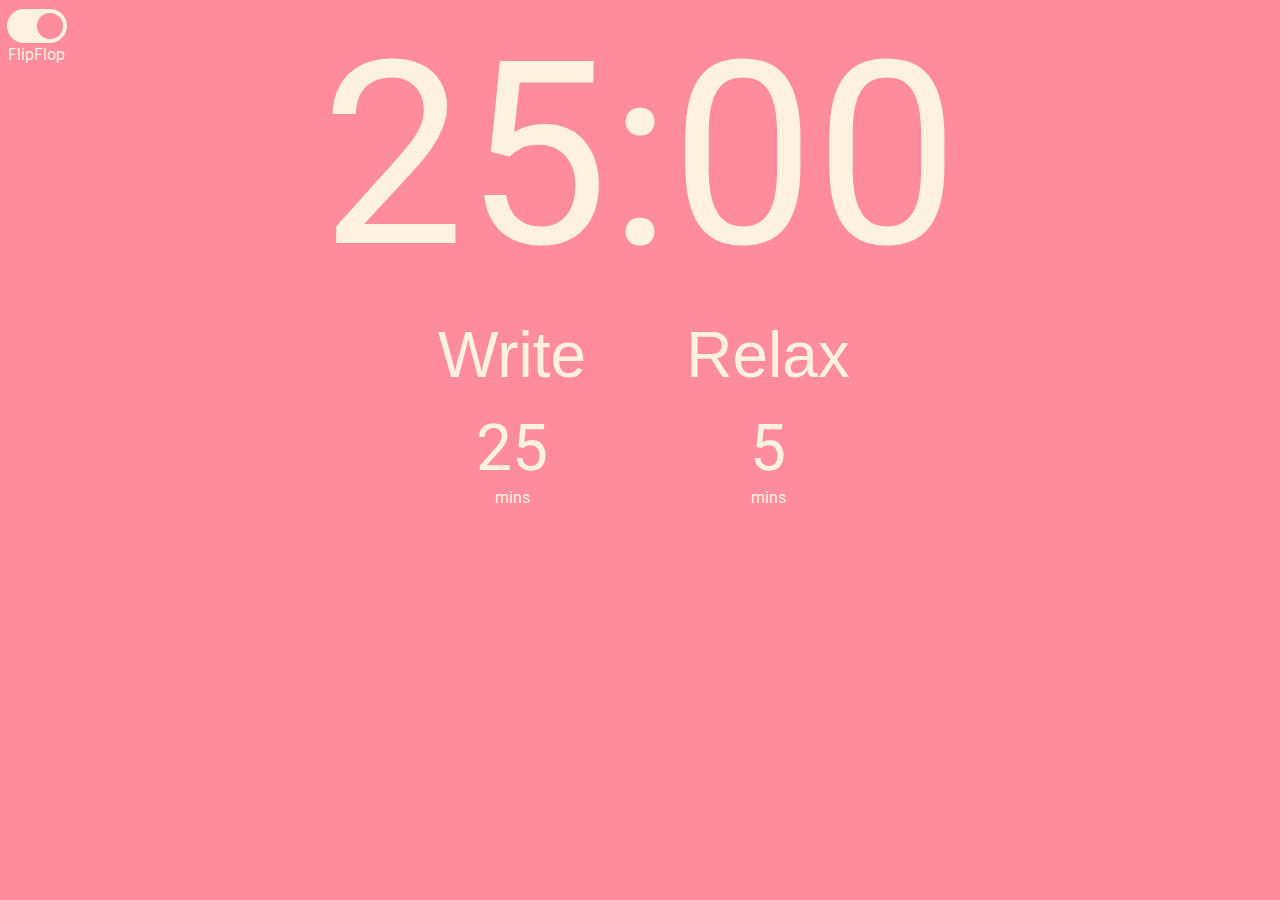
==== index.html @ 24d36c05 "GitHub Page Setup" ====
<!DOCTYPE html>
<html lang="en">
<head>
    <meta charset="utf-8">
    <title>Pomodoro for writing</title>
    <link rel="stylesheet" href="pomodoro.css">
    <link href="https://fonts.googleapis.com/css?family=Roboto&display=swap" rel="stylesheet">
</head>
<body>

<div id="options">
    <label class="switch">
        <input id="flipflop" type="checkbox" checked>
        <span class="slider round"></span>
    </label>
    <p>FlipFlop</p>
</div>

<div id="timer">25:00</div>

<div id="buttons">
    <div></div>
    <button class="buttons right-align" id="write">Write</button>
    <button class="buttons left-align" id="break">Relax</button>
    <div></div>
</div>

<div id="time-settings">
    <div></div>
    <div class="right-align">
        <input maxlength="2" value="25" onkeypress="return isNumberKey(event);" id="write-time">
    </div>
    <div class="left-align">
        <input maxlength="2" value="5" onkeypress="return isNumberKey(event);" id="break-time">
    </div>
    <div></div>
    <div></div>
    <div>mins</div>
    <div>mins</div>
    <div></div>
</div>

<div id="history-container">
    <div></div>
    <div id ="history">
        History
        <div id="history-titles">
            <div>Activity</div>
            <div>Length</div>
            <div>Time Finished</div>
        </div>
        <div id="history-data">

        </div>

    </div>
    <div></div>
</div>
<script>



    let additionalMinutes = 10;
    let currentDate = new Date();
    let minutes = currentDate.getMinutes() + additionalMinutes;
    let endClockDate = new Date();
    endClockDate.setMinutes(minutes);
    let countdown =  (endClockDate.getTime() - currentDate.getTime());
    let countdownSeconds = Math.floor(countdown/1000) % 60;
    let countdownMinutes = Math.floor(countdown/60000) % 60;
    console.log(additionalMinutes);
    console.log(currentDate);
    console.log(minutes);
    console.log(endClockDate);
    console.log(countdown);
    console.log(countdownMinutes);
    console.log(countdownSeconds);

    let refresher;
    let writeButton = document.querySelector('#write');
    writeButton.addEventListener('click',startWriting)
    let breakButton = document.querySelector('#break');
    breakButton.addEventListener('click', startBreak);
    let currentStatus;
    let lastStatus;
    let breakTime;
    let writeTime;
    let historyArray =[];

    function updateHistoryArray (currentStatus) {
        if (historyArray.length) {
            if (currentStatus === historyArray[historyArray.length-1].activity) {
                return;
            }
        } 
        let historyObject = {
            activity: currentStatus,
            startTime: new Date(),
        };
        historyArray.push(historyObject)

        if (historyArray.length > 1) {
            let penultimateLog = historyArray[historyArray.length-2]
            let lastLog = historyArray[historyArray.length-1];
            let runTime = lastLog.startTime - penultimateLog.startTime;
            let elapsedMinutes = Math.floor((runTime / (60 * 1000))) % 60;
            let elapsedSeconds = Math.floor((runTime / 1000)) % 60;
            let elapsedTime = "" + elapsedMinutes + ":" + elapsedSeconds;
            writeToHistory(
                penultimateLog.activity, elapsedTime)
        }
        }

    function startWriting () {
        // if (currentStatus === "Relaxing") {
        //     let elapsedMinutes = breakTime - countdownMinutes - 1;
        //     let elapsedSeconds = 60 - countdownSeconds;
        //     let elapsedTime = "" + elapsedMinutes + ":" + elapsedSeconds;
        //     writeToHistory(currentStatus, elapsedTime);
        // } else if (currentStatus === "Writing") {
        //     let elapsedMinutes = writeTime - countdownMinutes - 1;
        //     let elapsedSeconds = 60 - countdownSeconds;
        //     let elapsedTime = "" + elapsedMinutes + ":" + elapsedSeconds;
        //     writeToHistory(currentStatus, elapsedTime);
        // }
        currentStatus = "Writing";
        clearInterval(refresher);
        writeTime = Number(document.querySelector('#write-time').value);
        resetClock(writeTime);
        console.log('writin');
        updateHistoryArray(currentStatus);
    }

    function startBreak() {
        // if (currentStatus = "Writing") {
        //     let elapsedMinutes = writeTime - countdownMinutes - 1;
        //     let elapsedSeconds = 60 - countdownSeconds;
        //     let elapsedTime = "" + elapsedMinutes + ":" + elapsedSeconds;
        //     writeToHistory(currentStatus, elapsedTime);
        // } else if (currentStatus = "Relaxing") {
        //     let elapsedMinutes = breakTime - countdownMinutes - 1;
        //     let elapsedSeconds = 60 - countdownSeconds;
        //     let elapsedTime = "" + elapsedMinutes + ":" + elapsedSeconds;
        //     writeToHistory(currentStatus, elapsedTime);
        // }
        currentStatus = "Relaxing";
        clearInterval(refresher);
        console.log('breakin');
        breakTime = Number(document.querySelector('#break-time').value);
        resetClock(breakTime);
        updateHistoryArray(currentStatus);
    }

    function resetClock(additionalMinutes) {
        console.log(additionalMinutes);
        clearInterval(refresher);
        currentDate = new Date();
        minutes = currentDate.getMinutes() + additionalMinutes;
        endClockDate = new Date();
        endClockDate.setMinutes(minutes);
        refresher = setInterval(updateClock,1000);
    }

    function updateClock () {
        let countdownDisplay = document.querySelector('#timer');
        currentDate = new Date();
        countdown =  (endClockDate.getTime() - currentDate.getTime());
        countdownSeconds = Math.abs(Math.floor(countdown/1000) % 60);
        countdownMinutes = Math.floor(countdown/60000) % 60;

        /*FlipFlop or Not */

        if ((Math.floor(countdown/1000) % 60) <= 0 && countdownMinutes <= 0) {
            if (document.querySelector("#flipflop").checked === true) {
                switch (currentStatus) {
                    case "Relaxing":
                        startWriting();
                        break;
                    case "Writing":
                        startBreak();
                        break;
                }
            }
        }

        /*format clock */
        if (countdownSeconds<10 && countdownSeconds>=0) {
            countdownSeconds = "0" + countdownSeconds;
        }

        let timeRemaining = "";
        if (countdownMinutes<0) {
            timeRemaining += '-' + (Math.abs(countdownMinutes)-1) + ':' + countdownSeconds;
        } else {
            timeRemaining += countdownMinutes + ':' + countdownSeconds;
        }
        
        countdownDisplay.textContent = timeRemaining;
    }

    function writeToHistory(type, elapsedTime) {
        
        historySection.style.display = "block";

        let history = document.querySelector("#history-data");
        console.log(history);
        console.log(history.target);
        let historyTypeDiv = document.createElement('div');
        historyTypeDiv.textContent = `${type}`;
        history.appendChild(historyTypeDiv);

        let historyLengthDiv = document.createElement('div');
        historyLengthDiv.textContent = `${elapsedTime}`;
        history.appendChild(historyLengthDiv);
        
        let historyTimeDiv = document.createElement('div');
        historyTimeDiv.textContent = `${(new Date()).toTimeString().split(' ')[0]}`;
        history.appendChild(historyTimeDiv);
    }

    function isNumberKey(evt){
        let charCode = (evt.which) ? evt.which : evt.keyCode
        return !(charCode > 31 && (charCode < 48 || charCode > 57));
    }

    function matchClockOnLoad () {
        let writeTime = document.querySelector('#write-time');
        let timer = document.querySelector('#timer');
        let countdownMinutes = writeTime.value;
        let timeRemaining = "";
        timeRemaining += countdownMinutes + ':' + '00';
        timer.textContent = timeRemaining;
    }

    // function toggleFlipFlop () {
    //     if (flipflopSwitch.checked == true) {

    //     }
    // }

    // flipflopSwitch = document.querySelector("#flipflop");

    // flipflopSwitch.addEventListener('click',toggleFlipFlop);

    let historySection = document.querySelector('#history');
    historySection.style.display = "none";
    matchClockOnLoad();

    // On 'write', start countdown from number specified by write for
    // let timeLeft = 20
    // writeButton = document.querySelector('#write');
    // writeButton.addEventListener('click',resetCounter);
    //     countdown(20);
    // function resetCounter (countFrom) {

    // }
    // timeLeft = 20
    // function countdown (timeLeft) {
    //     counter = setInterval(function(){
    //         timeLeft--;
    //         document.getElementById("timer").textContent = timeLeft;
    //         if(timeLeft <= 0)
    //             clearInterval(counter);
    //         },1000);
        
    // }
    
    
    // on break, reset countdown to break for and start 

    // Set the date we're counting down to
// let countDownDate = new Date("Jan 5, 2021 15:37:25").getTime();

// // Update the count down every 1 second
// var x = setInterval(function() {

//   // Get today's date and time
//   var now = new Date().getTime();

//   // Find the distance between now and the count down date
//   var distance = countDownDate - now;

//   // Time calculations for days, hours, minutes and seconds
//   var days = Math.floor(distance / (1000 * 60 * 60 * 24));
//   var hours = Math.floor((distance % (1000 * 60 * 60 * 24)) / (1000 * 60 * 60));
//   var minutes = Math.floor((distance % (1000 * 60 * 60)) / (1000 * 60));
//   var seconds = Math.floor((distance % (1000 * 60)) / 1000);

//   // Display the result in the element with id="demo"
//   document.getElementById("demo").innerHTML = days + "d " + hours + "h "
//   + minutes + "m " + seconds + "s ";

//   // If the count down is finished, write some text
//   if (distance < 0) {
//     clearInterval(x);
//     document.getElementById("demo").innerHTML = "EXPIRED";
//   }
// }, 1000);
</script>
</body>
</html>
---- pomodoro.css ----
/*! normalize.css v8.0.1 | MIT License | github.com/necolas/normalize.css */

/* Document
   ========================================================================== */

/**
 * 1. Correct the line height in all browsers.
 * 2. Prevent adjustments of font size after orientation changes in iOS.
 */

 html {
    line-height: 1.15; /* 1 */
    -webkit-text-size-adjust: 100%; /* 2 */
  }
  
  /* Sections
     ========================================================================== */
  
  /**
   * Remove the margin in all browsers.
   */
  
  body {
    margin: 0;
  }
  
  /**
   * Render the `main` element consistently in IE.
   */
  
  main {
    display: block;
  }
  
  /**
   * Correct the font size and margin on `h1` elements within `section` and
   * `article` contexts in Chrome, Firefox, and Safari.
   */
  
  h1 {
    font-size: 2em;
    margin: 0.67em 0;
  }
  
  /* Grouping content
     ========================================================================== */
  
  /**
   * 1. Add the correct box sizing in Firefox.
   * 2. Show the overflow in Edge and IE.
   */
  
  hr {
    box-sizing: content-box; /* 1 */
    height: 0; /* 1 */
    overflow: visible; /* 2 */
  }
  
  /**
   * 1. Correct the inheritance and scaling of font size in all browsers.
   * 2. Correct the odd `em` font sizing in all browsers.
   */
  
  pre {
    font-family: monospace, monospace; /* 1 */
    font-size: 1em; /* 2 */
  }
  
  /* Text-level semantics
     ========================================================================== */
  
  /**
   * Remove the gray background on active links in IE 10.
   */
  
  a {
    background-color: transparent;
  }
  
  /**
   * 1. Remove the bottom border in Chrome 57-
   * 2. Add the correct text decoration in Chrome, Edge, IE, Opera, and Safari.
   */
  
  abbr[title] {
    border-bottom: none; /* 1 */
    text-decoration: underline; /* 2 */
    text-decoration: underline dotted; /* 2 */
  }
  
  /**
   * Add the correct font weight in Chrome, Edge, and Safari.
   */
  
  b,
  strong {
    font-weight: bolder;
  }
  
  /**
   * 1. Correct the inheritance and scaling of font size in all browsers.
   * 2. Correct the odd `em` font sizing in all browsers.
   */
  
  code,
  kbd,
  samp {
    font-family: monospace, monospace; /* 1 */
    font-size: 1em; /* 2 */
  }
  
  /**
   * Add the correct font size in all browsers.
   */
  
  small {
    font-size: 80%;
  }
  
  /**
   * Prevent `sub` and `sup` elements from affecting the line height in
   * all browsers.
   */
  
  sub,
  sup {
    font-size: 75%;
    line-height: 0;
    position: relative;
    vertical-align: baseline;
  }
  
  sub {
    bottom: -0.25em;
  }
  
  sup {
    top: -0.5em;
  }
  
  /* Embedded content
     ========================================================================== */
  
  /**
   * Remove the border on images inside links in IE 10.
   */
  
  img {
    border-style: none;
  }
  
  /* Forms
     ========================================================================== */
  
  /**
   * 1. Change the font styles in all browsers.
   * 2. Remove the margin in Firefox and Safari.
   */
  
  button,
  input,
  optgroup,
  select,
  textarea {
    font-family: inherit; /* 1 */
    font-size: 100%; /* 1 */
    line-height: 1.15; /* 1 */
    margin: 0; /* 2 */
  }
  
  /**
   * Show the overflow in IE.
   * 1. Show the overflow in Edge.
   */
  
  button,
  input { /* 1 */
    overflow: visible;
  }
  
  /**
   * Remove the inheritance of text transform in Edge, Firefox, and IE.
   * 1. Remove the inheritance of text transform in Firefox.
   */
  
  button,
  select { /* 1 */
    text-transform: none;
  }
  
  /**
   * Correct the inability to style clickable types in iOS and Safari.
   */
  
  button,
  [type="button"],
  [type="reset"],
  [type="submit"] {
    -webkit-appearance: button;
  }
  
  /**
   * Remove the inner border and padding in Firefox.
   */
  
  button::-moz-focus-inner,
  [type="button"]::-moz-focus-inner,
  [type="reset"]::-moz-focus-inner,
  [type="submit"]::-moz-focus-inner {
    border-style: none;
    padding: 0;
  }
  
  /**
   * Restore the focus styles unset by the previous rule.
   */
  
  button:-moz-focusring,
  [type="button"]:-moz-focusring,
  [type="reset"]:-moz-focusring,
  [type="submit"]:-moz-focusring {
    outline: 1px dotted ButtonText;
  }
  
  /**
   * Correct the padding in Firefox.
   */
  
  fieldset {
    padding: 0.35em 0.75em 0.625em;
  }
  
  /**
   * 1. Correct the text wrapping in Edge and IE.
   * 2. Correct the color inheritance from `fieldset` elements in IE.
   * 3. Remove the padding so developers are not caught out when they zero out
   *    `fieldset` elements in all browsers.
   */
  
  legend {
    box-sizing: border-box; /* 1 */
    color: inherit; /* 2 */
    display: table; /* 1 */
    max-width: 100%; /* 1 */
    padding: 0; /* 3 */
    white-space: normal; /* 1 */
  }
  
  /**
   * Add the correct vertical alignment in Chrome, Firefox, and Opera.
   */
  
  progress {
    vertical-align: baseline;
  }
  
  /**
   * Remove the default vertical scrollbar in IE 10+.
   */
  
  textarea {
    overflow: auto;
  }
  
  /**
   * 1. Add the correct box sizing in IE 10.
   * 2. Remove the padding in IE 10.
   */
  
  [type="checkbox"],
  [type="radio"] {
    box-sizing: border-box; /* 1 */
    padding: 0; /* 2 */
  }
  
  /**
   * Correct the cursor style of increment and decrement buttons in Chrome.
   */
  
  [type="number"]::-webkit-inner-spin-button,
  [type="number"]::-webkit-outer-spin-button {
    height: auto;
  }
  
  /**
   * 1. Correct the odd appearance in Chrome and Safari.
   * 2. Correct the outline style in Safari.
   */
  
  [type="search"] {
    -webkit-appearance: textfield; /* 1 */
    outline-offset: -2px; /* 2 */
  }
  
  /**
   * Remove the inner padding in Chrome and Safari on macOS.
   */
  
  [type="search"]::-webkit-search-decoration {
    -webkit-appearance: none;
  }
  
  /**
   * 1. Correct the inability to style clickable types in iOS and Safari.
   * 2. Change font properties to `inherit` in Safari.
   */
  
  ::-webkit-file-upload-button {
    -webkit-appearance: button; /* 1 */
    font: inherit; /* 2 */
  }
  
  /* Interactive
     ========================================================================== */
  
  /*
   * Add the correct display in Edge, IE 10+, and Firefox.
   */
  
  details {
    display: block;
  }
  
  /*
   * Add the correct display in all browsers.
   */
  
  summary {
    display: list-item;
  }
  
  /* Misc
     ========================================================================== */
  
  /**
   * Add the correct display in IE 10+.
   */
  
  template {
    display: none;
  }
  
  /**
   * Add the correct display in IE 10.
   */
  
  [hidden] {
    display: none;
  }

/*-------- reset Styles --------*/
button {
    display: inline-block;
    border: none;
    padding: 1rem 2rem;
    margin: 0;
    text-decoration: none;
    background: #0069ed;
    color: #ffffff;
    font-family: sans-serif;
    font-size: 1rem;
    cursor: pointer;
    text-align: center;
    transition: background 250ms ease-in-out, 
                transform 150ms ease;
    -webkit-appearance: none;
    -moz-appearance: none;
}



button:focus {
    outline: 1px none #fff;
    outline-offset: -4px;
}

button:active {
    transform: scale(0.99);
}

/*----------------*/


body {
    background-color: rgb(255, 140, 156);
    font-family: 'Roboto', sans-serif;
    text-align: center;
    color: rgb(255, 241, 224);
}

main {
    display: grid;
    grid-template-columns: 1fr 1fr 1fr;
    text-align: center;
}

#timer {
    margin-top: 1vh;
    font-size: 20vw;
    
}

#buttons{
    display: grid;
    grid-template-columns: 1.5fr 1fr 1fr 1.5fr;
}

.buttons {
    font-size: 5vw;
    color: rgb(255, 241, 224);
    background-color: rgba(255, 255, 255, 0);
    border-color: rgb(255, 241, 224);
    transition: 0.5s;
}
.buttons:hover {
    background: rgb(255, 241, 224);
    color: rgb(255, 140, 156);
    border-style: none;
    scale: 1.1;
}

/* .left-align {
    text-align: left;
}

.right-align {
    text-align: right;
} */

#time-settings {
    
    display: grid;
    grid-template-columns: 1.5fr 1fr 1fr 1.5fr;
    grid-template-rows: 1fr 1fr;
}

input {
    background-color: rgba(255, 255, 255, 0);
    border-style: solid;
    color: rgb(255, 241, 224);
    text-align: center;
    font-size: 5vw;
    width: 10vw;
    border-color: rgba(255, 241, 224, 0);
    border-radius: 10px;
    transition: 0.3s;
}

input:hover {
    border-color: rgba(255, 241, 224, 224);
}


#history-container {
    font-size: 3vw;
    display: grid;
    grid-template-columns: 1fr 1.5fr 1fr;
}

#history {
    text-align: center;
}

#history-titles {
    font-size: 2vw;
    display: grid;
    grid-template-columns: 1fr 1fr 1fr;
    margin: 10px;
}

#history-data {
    font-size: 1.5vw;
    display: grid;
    grid-template-columns: 1fr 1fr 1fr;
}

::selection {
    background: rgb(255, 241, 224); /* WebKit/Blink Browsers */
    color: rgb(255, 140, 156);
  }
  ::-moz-selection {
    background: rgb(255, 241, 224);
    color: rgb(255, 140, 156); /* Gecko Browsers */
  }

#options {
    position: absolute;
    left: 5px;
}
#options p {
    margin: 3px;
}

  /* Switch CSS copid from w3SChools */
  /* The switch - the box around the slider */

.switch {
    position: relative;
    display: inline-block;
    width: 60px;
    height: 34px;
  }
  
  /* Hide default HTML checkbox */
  .switch input {
    opacity: 0;
    width: 0;
    height: 0;
  }
  
  /* The slider */
  .slider {
    position: absolute;
    cursor: pointer;
    top: 0;
    left: 0;
    right: 0;
    bottom: 0;
    background-color: rgb(255, 241, 224);
    -webkit-transition: .4s;
    transition: .4s;
  }
  
  .slider:before {
    position: absolute;
    content: "";
    height: 26px;
    width: 26px;
    left: 4px;
    bottom: 4px;
    background-color: rgb(255, 140, 156);
    -webkit-transition: .4s;
    transition: .4s;
  }
  
  input:checked + .slider {
    background-color: rgb(255, 241, 224);
  }
  
  input:focus + .slider {
    box-shadow: 0 0 1px rgb(255, 140, 156);
  }
  
  input:checked + .slider:before {
    -webkit-transform: translateX(26px);
    -ms-transform: translateX(26px);
    transform: translateX(26px);
  }
  
  /* Rounded sliders */
  .slider.round {
    border-radius: 34px;
  }
  
  .slider.round:before {
    border-radius: 50%;
  }
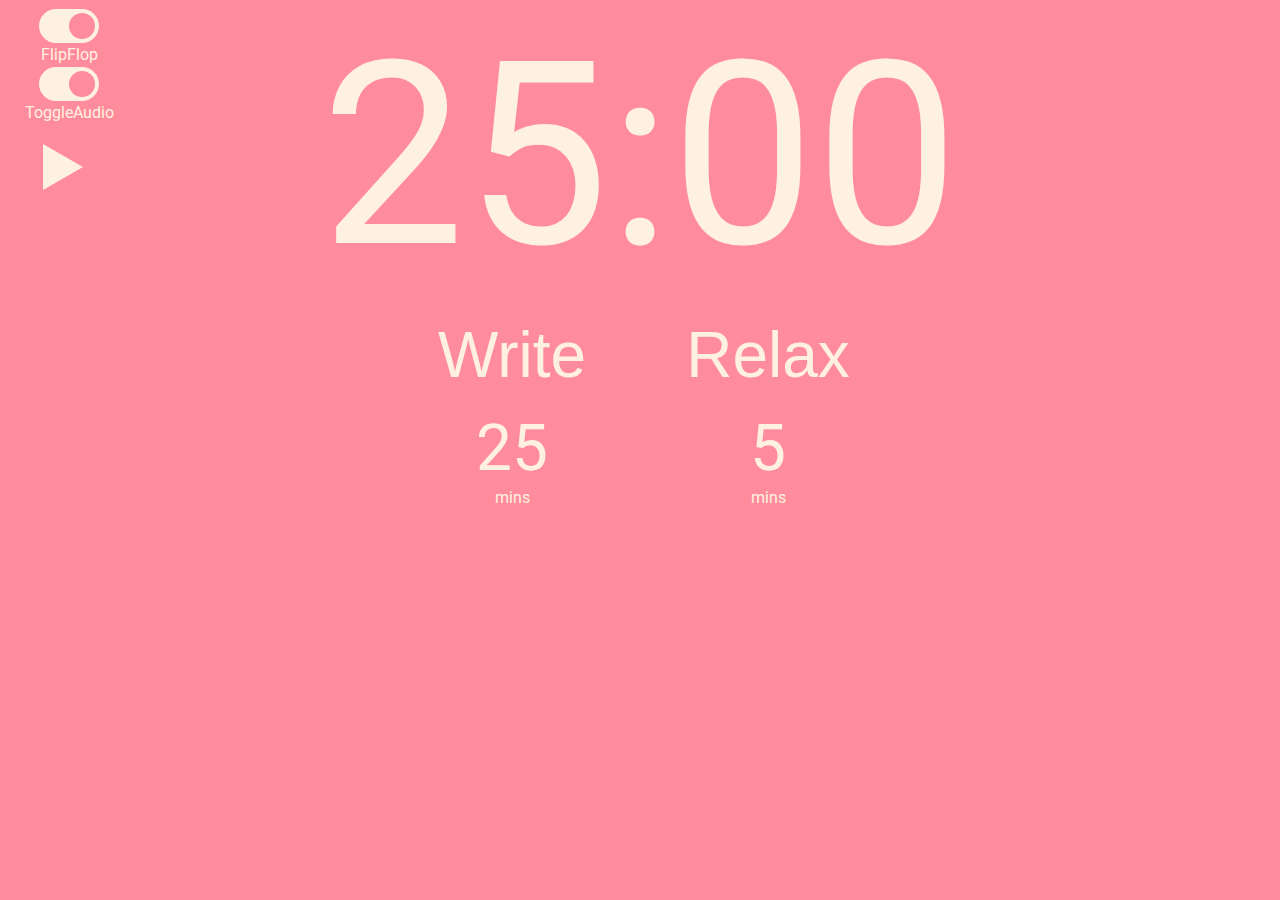
==== commit db97e058: "Added audio functions and alert" ====
--- a/index.html
+++ b/index.html
@@ -14,6 +14,22 @@
         <span class="slider round"></span>
     </label>
     <p>FlipFlop</p>
+
+    <label class="switch">
+        <input id="toggleAudio" type="checkbox" checked>
+        <span class="slider round"></span>
+    </label>
+    <p>ToggleAudio</p>
+
+    <div class="playpause">
+        <input type="checkbox" value="None" id="playpause" name="check" />
+        <label id="playpauselabel" for="playpause" tabindex=1></label>
+    </div>
+
+    <audio id="audio">  
+        <source src="http://bestclassicaltunes.com/MP3Records/Grieg/GriegMorningMood.mp3" type="audio/mpeg">
+    </audio>
+
 </div>
 
 <div id="timer">25:00</div>
@@ -129,6 +145,7 @@
         resetClock(writeTime);
         console.log('writin');
         updateHistoryArray(currentStatus);
+        audioAlert();
     }
 
     function startBreak() {
@@ -149,6 +166,7 @@
         breakTime = Number(document.querySelector('#break-time').value);
         resetClock(breakTime);
         updateHistoryArray(currentStatus);
+        audioAlert();
     }
 
     function resetClock(additionalMinutes) {
@@ -232,6 +250,36 @@
         timer.textContent = timeRemaining;
     }
 
+    function playAudio () {
+        let audio = document.querySelector("#audio");
+        audio.play();
+    }
+    function pauseAudio () {
+        let audio = document.querySelector("#audio");
+        audio.pause();
+    }
+
+    function audioPlayButton () {
+        if (playPauseButton.checked) {
+            playAudio();
+        } else {
+            pauseAudio ();
+        }
+    }
+
+    function audioAlert () {
+        let toggle = document.querySelector("#toggleAudio");
+        if (toggle.checked) {
+            let audio = document.querySelector("#audio");
+            audio.currentTime = 0
+            audio.play();
+            playPauseButton.checked = true;
+        }
+    }
+
+    let playPauseButton = document.querySelector("#playpause");
+
+    playPauseButton.addEventListener('click', audioPlayButton);
     // function toggleFlipFlop () {
     //     if (flipflopSwitch.checked == true) {
 
--- a/pomodoro.css
+++ b/pomodoro.css
@@ -554,4 +554,27 @@
   
   .slider.round:before {
     border-radius: 50%;
+  }
+
+  /* play pause button copied from css tricks.com */
+  .playpause label {
+    display: block;
+    box-sizing: border-box;
+    width: 0;
+    height: 45px;
+    cursor: pointer;
+    border-color: transparent transparent transparent rgb(255, 241, 224);
+    transition: 100ms all ease;
+    will-change: border-width;
+    border-style: solid;
+    border-width: 23px 0 23px 40px;
+    margin-left: 38px;
+  }
+  .playpause input[type=checkbox] {
+    visibility: hidden;
+  }
+  .playpause input[type=checkbox]:checked + label {
+
+    border-style: double;
+    border-width: 0px 0 0px 40px;
   }